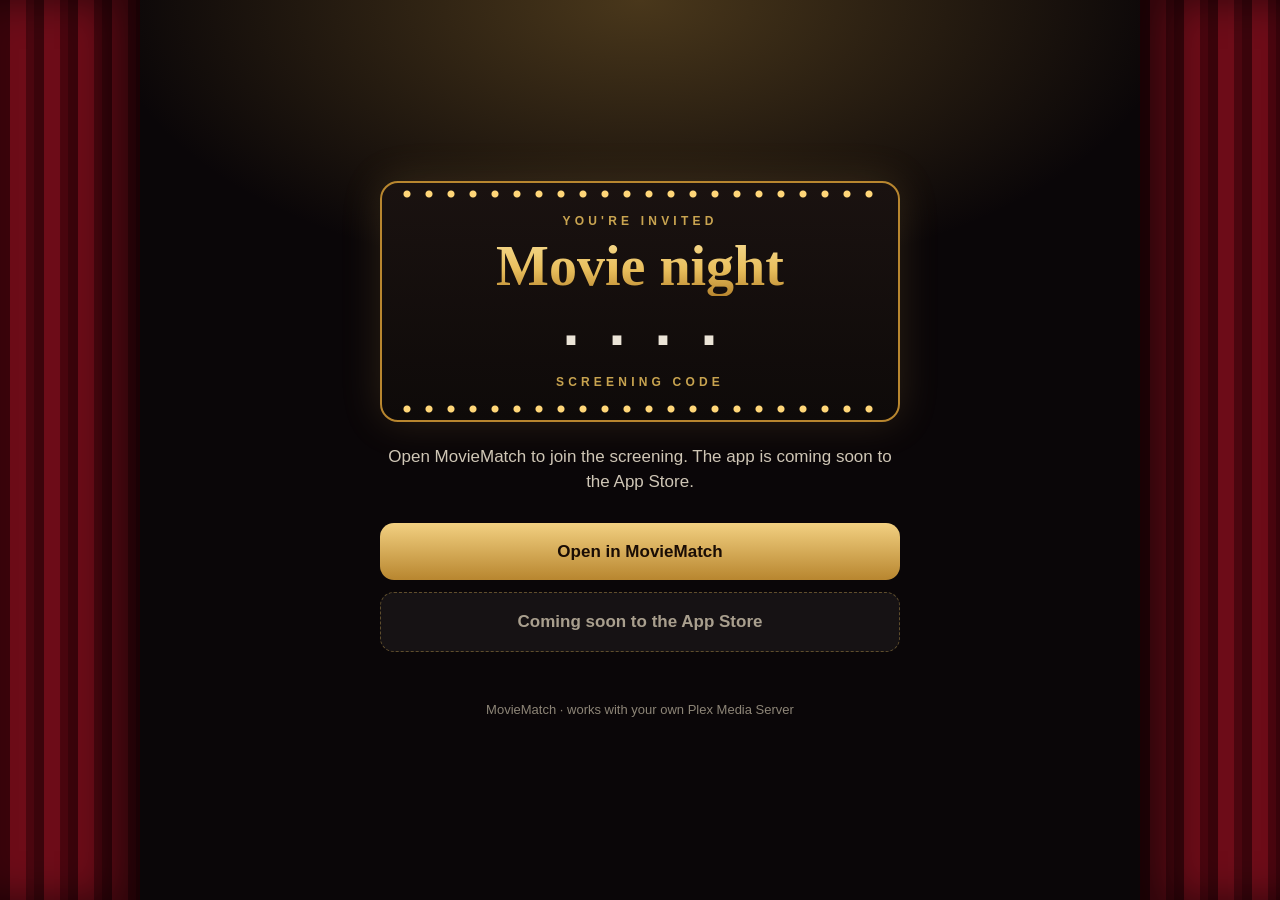
==== join/index.html @ 197e8e7d "MovieMatch share website (built from the app repo's site/ folder) Co-Authored-By: Claude Opus 5.5 <n" ====
<!doctype html>
<html lang="en">
<head>
<meta charset="utf-8">
<meta name="viewport" content="width=device-width, initial-scale=1, viewport-fit=cover">
<title>You're invited to a MovieMatch screening</title>
<meta name="description" content="Join the screening and swipe movies together. When everyone's in, it's showtime.">
<!-- iMessage builds the link bubble from these tags. -->
<meta property="og:type" content="website">
<meta property="og:site_name" content="MovieMatch">
<meta property="og:title" content="You're invited to movie night 🎟️">
<meta property="og:description" content="Join my MovieMatch screening. Swipe together, and when everyone's in, it's showtime.">
<meta property="og:image" content="https://ender1824.github.io/moviematch-site/og.png">
<meta property="og:image:width" content="1200">
<meta property="og:image:height" content="630">
<meta name="twitter:card" content="summary_large_image">
<meta name="theme-color" content="#0a0608">
<link rel="apple-touch-icon" href="../apple-touch-icon.png">
<link rel="icon" href="../icon.png">
<link rel="stylesheet" href="../style.css">
</head>
<body>
<main>
  <div class="marquee">
    <div class="kicker">YOU'RE INVITED</div>
    <h1>Movie night</h1>
    <div class="code" id="code" aria-label="Screening code">····</div>
    <div class="kicker" style="margin-top:8px">SCREENING CODE</div>
  </div>
  <p class="lead">Open MovieMatch to join the screening. The app is coming soon to the App Store.</p>
  <a class="btn primary" id="open" href="moviematch://">Open in MovieMatch</a>
  <span class="btn soon" role="note">Coming soon to the App Store</span>
</main>
<footer>MovieMatch · works with your own Plex Media Server</footer>
<script>
  // /join/ABCD (or /join/?code=ABCD): show the code and point the button at the app.
  (function () {
    // Works at the site root or under a sub-path (GitHub Pages: /moviematch-site/join/...).
    var parts = location.pathname.split("/").filter(Boolean);
    var j = parts.indexOf("join");
    var fromPath = j >= 0 && parts[j + 1] && parts[j + 1] !== "index.html" ? parts[j + 1] : "";
    var raw = (fromPath || new URLSearchParams(location.search).get("code") || "").toUpperCase();
    if (!/^[A-Z]{4}$/.test(raw)) return;
    var el = document.getElementById("code");
    el.textContent = raw;
    el.setAttribute("aria-label", "Screening code " + raw.split("").join(" "));
    document.getElementById("open").href = "moviematch://join/" + raw;
    document.title = "Join screening " + raw + " on MovieMatch";
  })();
</script>
</body>
</html>
---- style.css ----
:root{--gold:#e8be5c;--gold-deep:#b8862f;--cream:#ebe4d7;--velvet:#5a0812;--ink:#0a0608}
*{box-sizing:border-box}
html,body{margin:0;min-height:100%;background:var(--ink);color:var(--cream);
  font:17px/1.5 -apple-system,BlinkMacSystemFont,"Helvetica Neue",sans-serif}
body{min-height:100vh;display:flex;flex-direction:column;align-items:center;justify-content:center;
  padding:48px 20px;position:relative;overflow-x:hidden;
  background:radial-gradient(ellipse 60% 45% at 50% 0%,rgba(150,115,50,.45),transparent 70%),var(--ink)}
body::before,body::after{content:"";position:fixed;top:0;bottom:0;width:min(14vw,140px);z-index:0;
  background:repeating-linear-gradient(90deg,#3a040b 0 10px,#6d0c18 10px 26px,#4a060f 26px 34px)}
body::before{left:0;box-shadow:inset -30px 0 40px rgba(0,0,0,.6)}
body::after{right:0;box-shadow:inset 30px 0 40px rgba(0,0,0,.6)}
main{position:relative;z-index:1;max-width:520px;width:100%;text-align:center}
.marquee{border:2px solid var(--gold-deep);border-radius:18px;padding:26px 20px 22px;position:relative;
  background:linear-gradient(#1a1210,#0e0a09);box-shadow:0 0 40px rgba(232,190,92,.15)}
.marquee::before,.marquee::after{content:"";position:absolute;left:14px;right:14px;height:8px;
  background:radial-gradient(circle,#ffd678 0 3px,transparent 4px) 0 0/22px 8px repeat-x}
.marquee::before{top:7px}.marquee::after{bottom:7px}
.kicker{font:800 12px/1 -apple-system,sans-serif;letter-spacing:.35em;color:var(--gold);opacity:.85;margin:6px 0 10px}
h1{font:700 clamp(40px,10vw,56px)/1.05 Georgia,"Times New Roman",serif;margin:0;
  background:linear-gradient(#f6dc93,var(--gold) 55%,var(--gold-deep));-webkit-background-clip:text;background-clip:text;color:transparent}
.icon{width:96px;height:96px;border-radius:22px;margin:0 auto 22px;display:block;box-shadow:0 10px 30px rgba(0,0,0,.6)}
p.lead{margin:22px auto 28px;max-width:30em;color:#cfc6b6}
.code{font:900 54px/1 ui-monospace,Menlo,monospace;letter-spacing:.25em;color:var(--cream);margin:18px 0 6px;padding-left:.25em}
.btn{display:block;width:100%;padding:16px 20px;border-radius:14px;font-weight:700;text-decoration:none;margin:12px 0}
.btn.primary{background:linear-gradient(#f2d081,var(--gold-deep));color:#1a0d05}
.btn.secondary{background:rgba(255,255,255,.07);color:var(--cream);border:1px solid rgba(232,190,92,.35)}
.btn:focus-visible{outline:3px solid #fff;outline-offset:3px}
ol.steps{text-align:left;color:#cfc6b6;margin:26px auto 0;padding-left:1.3em;max-width:26em}
ol.steps li{margin:6px 0}
footer{position:relative;z-index:1;margin-top:36px;font-size:13px;color:#8d8577}
@media (prefers-reduced-motion:no-preference){.marquee{animation:glow 3s ease-in-out infinite alternate}}
@keyframes glow{to{box-shadow:0 0 60px rgba(232,190,92,.28)}}
.btn.soon{background:rgba(255,255,255,.05);color:#a99f8e;border:1px dashed rgba(232,190,92,.35);cursor:default}
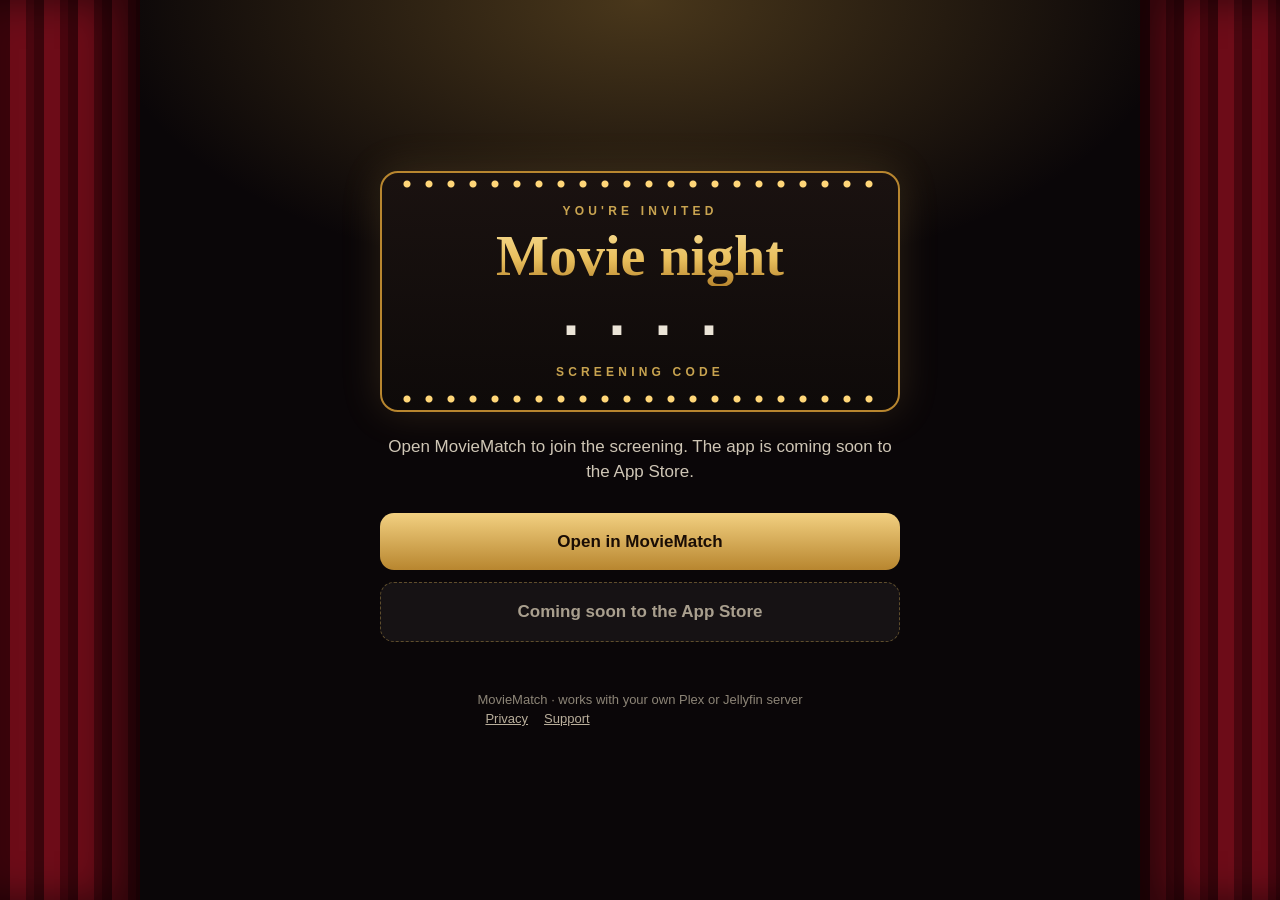
==== commit a86348f6: "Add privacy policy and support pages; new icon; Jellyfin mentions Co-Authored-By: Claude Opus 5.5 <n" ====
--- a/join/index.html
+++ b/join/index.html
@@ -31,7 +31,7 @@
   <a class="btn primary" id="open" href="moviematch://">Open in MovieMatch</a>
   <span class="btn soon" role="note">Coming soon to the App Store</span>
 </main>
-<footer>MovieMatch · works with your own Plex Media Server</footer>
+<footer>MovieMatch · works with your own Plex or Jellyfin server<br><a href="../privacy/">Privacy</a><a href="../support/">Support</a></footer>
 <script>
   // /join/ABCD (or /join/?code=ABCD): show the code and point the button at the app.
   (function () {
--- a/style.css
+++ b/style.css
@@ -31,3 +31,15 @@
 @media (prefers-reduced-motion:no-preference){.marquee{animation:glow 3s ease-in-out infinite alternate}}
 @keyframes glow{to{box-shadow:0 0 60px rgba(232,190,92,.28)}}
 .btn.soon{background:rgba(255,255,255,.05);color:#a99f8e;border:1px dashed rgba(232,190,92,.35);cursor:default}
+/* Long-form pages (privacy, support) */
+main.doc{max-width:680px;text-align:left}
+main.doc h1{font-size:clamp(34px,8vw,46px);margin:0 0 6px}
+main.doc h2{font:700 21px/1.3 Georgia,serif;color:var(--gold);margin:34px 0 8px}
+main.doc p,main.doc li{color:#d6cdbd}
+main.doc a{color:var(--gold)}
+main.doc .updated{color:#8d8577;font-size:14px;margin:0 0 28px}
+main.doc details{background:rgba(255,255,255,.05);border:1px solid rgba(232,190,92,.2);border-radius:12px;padding:12px 16px;margin:10px 0}
+main.doc summary{cursor:pointer;font-weight:650;color:var(--cream)}
+nav.top{position:relative;z-index:1;margin:0 0 28px;font-size:15px}
+nav.top a{color:var(--gold);text-decoration:none}
+footer a{color:#b9ae9b;margin:0 8px}
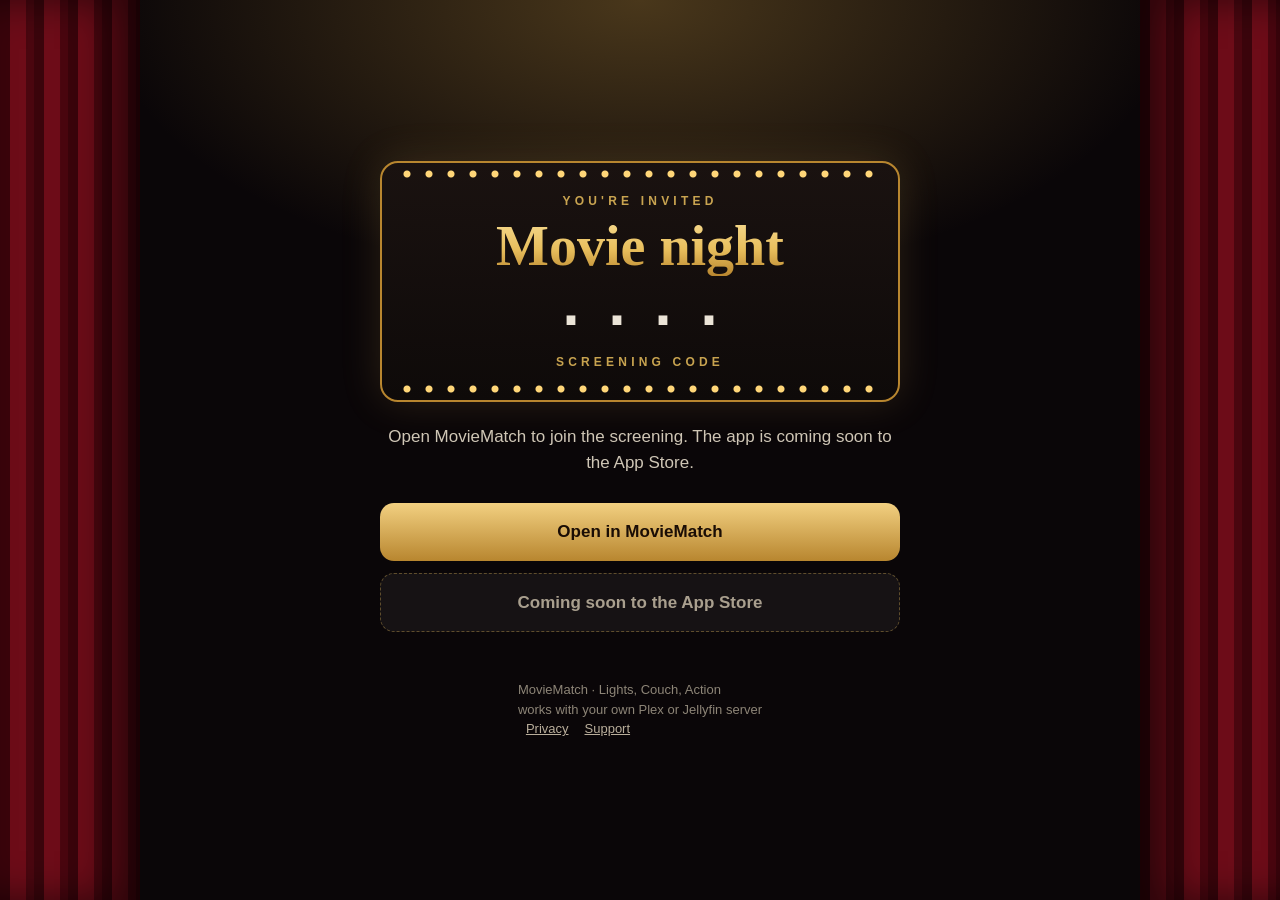
==== commit 8e304360: "Slogan: Lights, Couch, Action Co-Authored-By: Claude Opus 5.5 <noreply@anthropic.com>" ====
--- a/join/index.html
+++ b/join/index.html
@@ -4,13 +4,13 @@
 <meta charset="utf-8">
 <meta name="viewport" content="width=device-width, initial-scale=1, viewport-fit=cover">
 <title>You're invited to a MovieMatch screening</title>
-<meta name="description" content="Join the screening and swipe movies together. When everyone's in, it's showtime.">
+<meta name="description" content="Lights, Couch, Action. Join the screening and swipe movies together. When everyone's in, it's showtime.">
 <!-- iMessage builds the link bubble from these tags. -->
 <meta property="og:type" content="website">
 <meta property="og:site_name" content="MovieMatch">
 <meta property="og:title" content="You're invited to movie night 🎟️">
-<meta property="og:description" content="Join my MovieMatch screening. Swipe together, and when everyone's in, it's showtime.">
-<meta property="og:image" content="https://ender1824.github.io/moviematch-site/og.png">
+<meta property="og:description" content="Lights, Couch, Action. Join my MovieMatch screening and swipe together. When everyone's in, it's showtime.">
+<meta property="og:image" content="https://moviematch.kportal.net/og.png">
 <meta property="og:image:width" content="1200">
 <meta property="og:image:height" content="630">
 <meta name="twitter:card" content="summary_large_image">
@@ -31,7 +31,7 @@
   <a class="btn primary" id="open" href="moviematch://">Open in MovieMatch</a>
   <span class="btn soon" role="note">Coming soon to the App Store</span>
 </main>
-<footer>MovieMatch · works with your own Plex or Jellyfin server<br><a href="../privacy/">Privacy</a><a href="../support/">Support</a></footer>
+<footer>MovieMatch · Lights, Couch, Action<br>works with your own Plex or Jellyfin server<br><a href="../privacy/">Privacy</a><a href="../support/">Support</a></footer>
 <script>
   // /join/ABCD (or /join/?code=ABCD): show the code and point the button at the app.
   (function () {
--- a/style.css
+++ b/style.css
@@ -43,3 +43,4 @@
 nav.top{position:relative;z-index:1;margin:0 0 28px;font-size:15px}
 nav.top a{color:var(--gold);text-decoration:none}
 footer a{color:#b9ae9b;margin:0 8px}
+.slogan{font:italic 600 clamp(18px,4.6vw,22px)/1.2 Georgia,"Times New Roman",serif;color:var(--cream);letter-spacing:.02em;margin:10px 0 2px;opacity:.92}
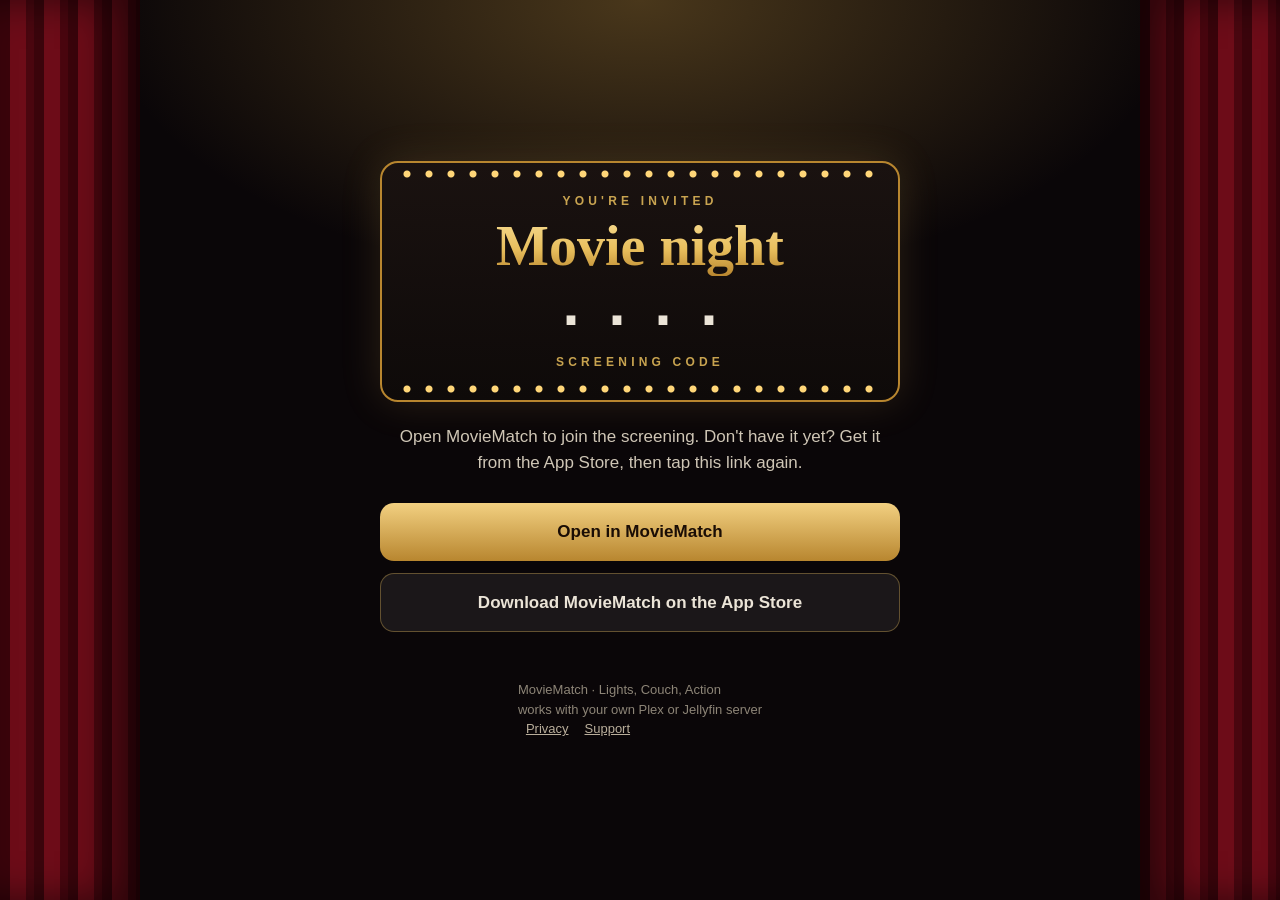
==== commit 2a28d397: "Download on the App Store: id6839865876; Smart App Banner Co-Authored-By: Claude Opus 5.5 <noreply@a" ====
--- a/join/index.html
+++ b/join/index.html
@@ -5,6 +5,7 @@
 <meta name="viewport" content="width=device-width, initial-scale=1, viewport-fit=cover">
 <title>You're invited to a MovieMatch screening</title>
 <meta name="description" content="Lights, Couch, Action. Join the screening and swipe movies together. When everyone's in, it's showtime.">
+<meta name="apple-itunes-app" content="app-id=6839865876">
 <!-- iMessage builds the link bubble from these tags. -->
 <meta property="og:type" content="website">
 <meta property="og:site_name" content="MovieMatch">
@@ -27,9 +28,9 @@
     <div class="code" id="code" aria-label="Screening code">····</div>
     <div class="kicker" style="margin-top:8px">SCREENING CODE</div>
   </div>
-  <p class="lead">Open MovieMatch to join the screening. The app is coming soon to the App Store.</p>
+  <p class="lead">Open MovieMatch to join the screening. Don't have it yet? Get it from the App Store, then tap this link again.</p>
   <a class="btn primary" id="open" href="moviematch://">Open in MovieMatch</a>
-  <span class="btn soon" role="note">Coming soon to the App Store</span>
+  <a class="btn secondary" href="https://apps.apple.com/app/id6839865876">Download MovieMatch on the App Store</a>
 </main>
 <footer>MovieMatch · Lights, Couch, Action<br>works with your own Plex or Jellyfin server<br><a href="../privacy/">Privacy</a><a href="../support/">Support</a></footer>
 <script>
--- a/style.css
+++ b/style.css
@@ -44,3 +44,6 @@
 nav.top a{color:var(--gold);text-decoration:none}
 footer a{color:#b9ae9b;margin:0 8px}
 .slogan{font:italic 600 clamp(18px,4.6vw,22px)/1.2 Georgia,"Times New Roman",serif;color:var(--cream);letter-spacing:.02em;margin:10px 0 2px;opacity:.92}
+.btn.download{display:flex;flex-direction:column;align-items:center;gap:2px;padding:14px 20px}
+.btn.download .dl-kicker{font-size:12px;font-weight:800;letter-spacing:.18em;text-transform:uppercase;opacity:.75}
+.btn.download .dl-main{font-size:19px}
